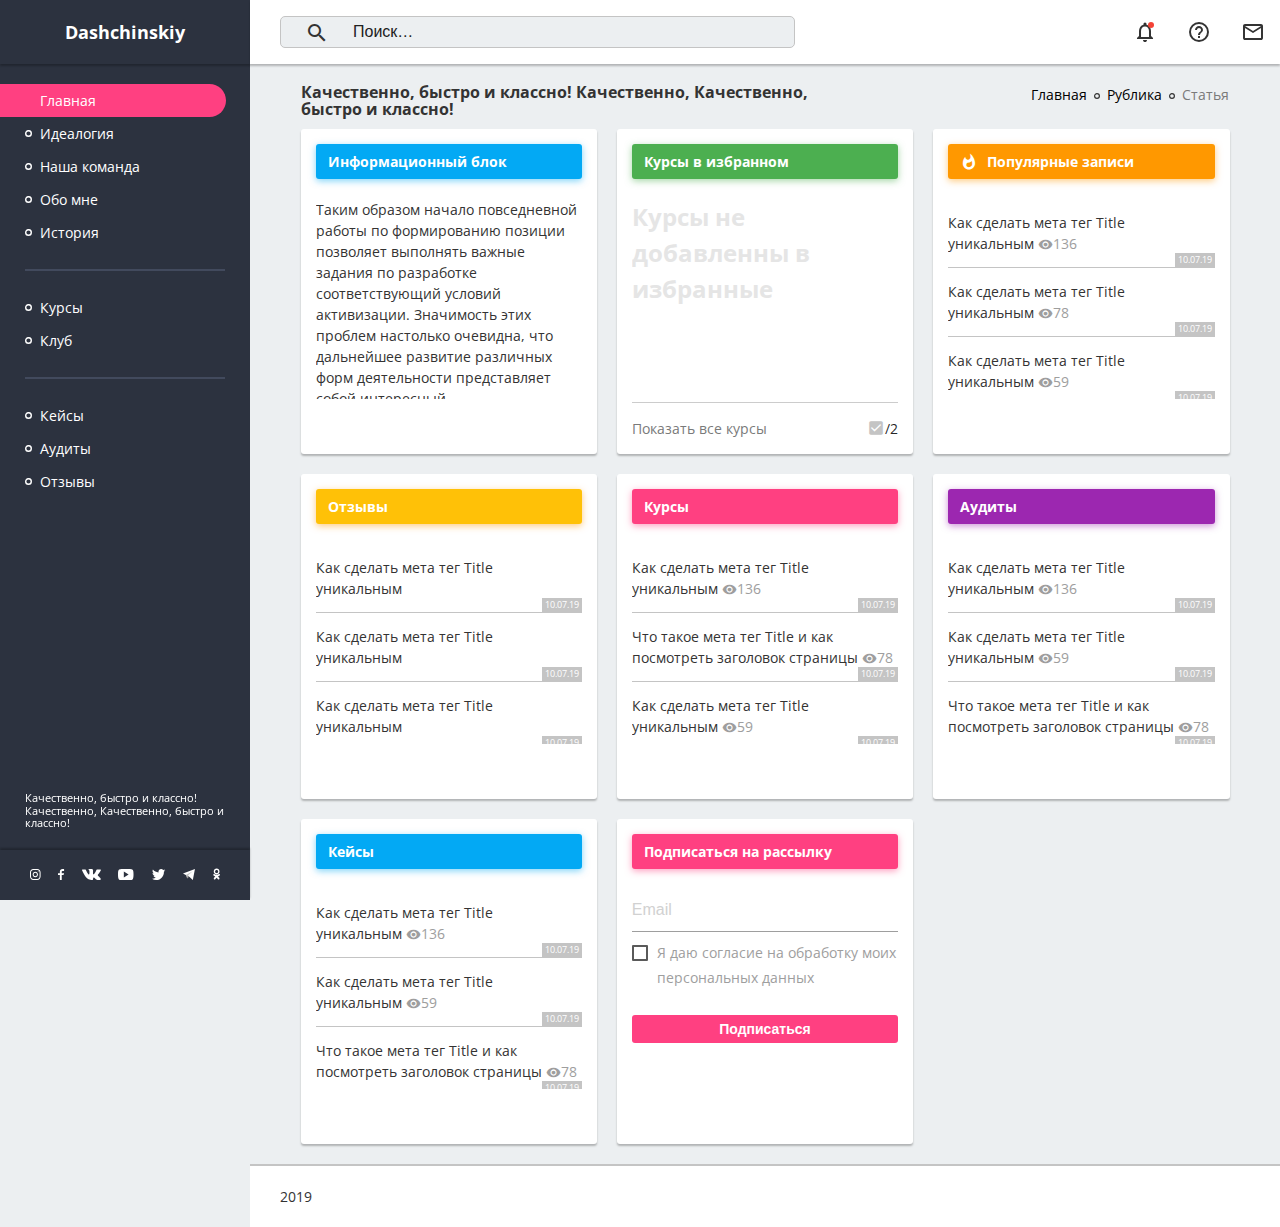
==== index.html @ 4f9e9726 "Перенос проекта на git🌐" ====
<!DOCTYPE html>
<html>

<head>
    <meta charset="UTF-8">
    <meta name="viewport" content="width=device-width, initial-scale=1">
    <title>Главная</title>
    <link rel="stylesheet" href="css/materialize.css">
    <link href="https://fonts.googleapis.com/icon?family=Material+Icons" rel="stylesheet">
    <link rel="stylesheet" href="css/style.css">
    <style type="text/css"></style>
</head>

<body>
    <div class="preloader">
        <div>Dashchinskiy</div>
    </div>
    
    <div id="headerJS"></div>
    
<!--    Header end-->
    
    <div id="main">
        <div class="row mb1">
            <div class="col m12 xl7 h1-main">
                <h1>Качественно, быстро и классно! Качественно, Качественно, быстро и классно!</h1>
            </div>
            <div class="col m12 xl5">
                <ul class="breadcrums">
                    <li><a href="">Главная</a></li>
                    <li><a href="">Рублика</a></li>
                    <li><span>Статья</span></li>
                </ul>
            </div>
        </div>
        <div class="row">
            <div class="col s12">
                <div class="grid">
                    <div class="grid-item bg p2">
                        <div class="title light-blue box-blue">Информационный блок</div>
                        <div class="body">
                            <div class="hide-text">
                                <p>Таким образом начало повседневной работы по формированию позиции позволяет выполнять важные задания по разработке соответствующий условий активизации.
                                    Значимость этих проблем настолько очевидна, что дальнейшее развитие различных форм деятельности представляет собой интересный</p>
                            </div>
                        </div>
                    </div>
                    <div class="grid-item bg p2">
                        <div class="title green box-green">Курсы в избранном</div>
                        <div class="body">
                            <ul class="think coursesBlock">

                            </ul>
                        </div>
                        <div class="footer">
                            <a href="#!">Показать все курсы</a>
                            <span class="right"><i class="material-icons">check_box</i> <span class="number"><span class="read"></span>/<span class="quantity">2</span></span></span>
                        </div>
                    </div>
                    <div class="grid-item bg p2">
                        <div class="title orange box-orange"><i class="material-icons">whatshot</i> Популярные записи</div>
                        <div class="body">
                            <div class="records">
                                <ul>
                                    <li>
                                        <a href="#">Как сделать мета тег Title уникальным</a>
                                        <span class="grey-text view"><i class="material-icons grey-text">visibility</i><span>136</span></span>
                                        <span class="date">10.07.19</span>
                                    </li>
                                    <li>
                                        <a href="#">Как сделать мета тег Title уникальным</a>
                                        <span class="grey-text view"><i class="material-icons grey-text">visibility</i><span>78</span></span>
                                        <span class="date">10.07.19</span>
                                    </li>
                                    <li>
                                        <a href="#">Как сделать мета тег Title уникальным</a>
                                        <span class="grey-text view"><i class="material-icons grey-text">visibility</i><span>59</span></span>
                                        <span class="date">10.07.19</span>
                                    </li>
                                    <li>
                                        <a href="#">Как сделать мета тег Title уникальным</a>
                                        <span class="grey-text view"><i class="material-icons grey-text">visibility</i><span>57</span></span>
                                        <span class="date">10.07.19</span>
                                    </li>
                                </ul>
                            </div>
                        </div>
                    </div>
                    <div class="grid-item bg p2">
                        <div class="title amber box-yellow">Отзывы</div>
                        <div class="body">
                            <div class="records">
                                <ul>
                                    <li>
                                        <a href="#">Как сделать мета тег Title уникальным</a>
                                        <span class="date">10.07.19</span>
                                    </li>
                                    <li>
                                        <a href="#">Как сделать мета тег Title уникальным</a>
                                        <span class="date">10.07.19</span>
                                    </li>
                                    <li>
                                        <a href="#">Как сделать мета тег Title уникальным</a>
                                        <span class="date">10.07.19</span>
                                    </li>
                                    <li>
                                        <a href="#">Как сделать мета тег Title уникальным</a>
                                        <span class="date">10.07.19</span>
                                    </li>
                                </ul>
                            </div>
                        </div>
                    </div>
                    <div class="grid-item bg p2">
                        <div class="title pink accent-2 box-pink">Курсы</div>
                        <div class="body">
                            <div class="records">
                                <ul>
                                    <li>
                                        <a href="#">Как сделать мета тег Title уникальным</a>
                                        <span class="grey-text view"><i class="material-icons grey-text">visibility</i><span>136</span></span>
                                        <span class="date">10.07.19</span>
                                    </li>
                                    <li>
                                        <a href="#">Что такое мета тег Title и как посмотреть заголовок страницы</a>
                                        <span class="grey-text view"><i class="material-icons grey-text">visibility</i><span>78</span></span>
                                        <span class="date">10.07.19</span>
                                    </li>
                                    <li>
                                        <a href="#">Как сделать мета тег Title уникальным</a>
                                        <span class="grey-text view"><i class="material-icons grey-text">visibility</i><span>59</span></span>
                                        <span class="date">10.07.19</span>
                                    </li>
                                    <li>
                                        <a href="#">Как сделать мета тег Title уникальным</a>
                                        <span class="grey-text view"><i class="material-icons grey-text">visibility</i><span>57</span></span>
                                        <span class="date">10.07.19</span>
                                    </li>
                                </ul>
                            </div>
                        </div>
                    </div>
                    <div class="grid-item bg p2">
                        <div class="title purple box-purple">Аудиты</div>
                        <div class="body">
                            <div class="records">
                                <ul>
                                    <li>
                                        <a href="#">Как сделать мета тег Title уникальным</a>
                                        <span class="grey-text view"><i class="material-icons grey-text">visibility</i><span>136</span></span>
                                        <span class="date">10.07.19</span>
                                    </li>
                                    <li>
                                        <a href="#">Как сделать мета тег Title уникальным</a>
                                        <span class="grey-text view"><i class="material-icons grey-text">visibility</i><span>59</span></span>
                                        <span class="date">10.07.19</span>
                                    </li>
                                    <li>
                                        <a href="#">Что такое мета тег Title и как посмотреть заголовок страницы</a>
                                        <span class="grey-text view"><i class="material-icons grey-text">visibility</i><span>78</span></span>
                                        <span class="date">10.07.19</span>
                                    </li>
                                    <li>
                                        <a href="#">Как сделать мета тег Title уникальным</a>
                                        <span class="grey-text view"><i class="material-icons grey-text">visibility</i><span>57</span></span>
                                        <span class="date">10.07.19</span>
                                    </li>
                                </ul>
                            </div>
                        </div>
                    </div>
                    <div class="grid-item bg p2">
                        <div class="title light-blue box-blue">Кейсы</div>
                        <div class="body">
                            <div class="records">
                                <ul>
                                    <li>
                                        <a href="#">Как сделать мета тег Title уникальным</a>
                                        <span class="grey-text view"><i class="material-icons grey-text">visibility</i><span>136</span></span>
                                        <span class="date">10.07.19</span>
                                    </li>
                                    <li>
                                        <a href="#">Как сделать мета тег Title уникальным</a>
                                        <span class="grey-text view"><i class="material-icons grey-text">visibility</i><span>59</span></span>
                                        <span class="date">10.07.19</span>
                                    </li>
                                    <li>
                                        <a href="#">Что такое мета тег Title и как посмотреть заголовок страницы</a>
                                        <span class="grey-text view"><i class="material-icons grey-text">visibility</i><span>78</span></span>
                                        <span class="date">10.07.19</span>
                                    </li>
                                    <li>
                                        <a href="#">Как сделать мета тег Title уникальным</a>
                                        <span class="grey-text view"><i class="material-icons grey-text">visibility</i><span>57</span></span>
                                        <span class="date">10.07.19</span>
                                    </li>
                                </ul>
                            </div>
                        </div>
                    </div>
                    <div class="grid-item bg p2">
                        <div class="title pink accent-2 box-pink">Подписаться на рассылку</div>
                        <div class="subscribeBlock">
                            <form role="search" method="get" action="">
                                <span><input id="subscribe" type="email" placeholder="Email" class="validate"></span>
                                <label><input class="checkСonsent" type="checkbox" /><span class="textСonsent">Я даю согласие на обработку моих персональных данных</span></label>
                                <button class="pink accent-2 subscribe" disabled type="submit">Подписаться</button>
                            </form>
                        </div>
                    </div>
                </div>
            </div>
        </div>
    </div>
<!--    Footer Start-->
   <div id="footerJS"></div>
    <script src="https://cdnjs.cloudflare.com/ajax/libs/jquery/1.12.4/jquery.min.js"></script>
    <script src="js/bin/materialize.min.js"></script>
    <script src="js/scriptcouses.js"></script>
    <script src="js/script.js"></script>
</body>

</html>
---- css/style.css ----
@import url("https://fonts.googleapis.com/css?family=Open+Sans:400,700&display=swap");
/* line 3, ../scss/_design.scss */
:root {
  --bg: #ECEFF1;
  --parentC: #FF4081;
  --navBg: #2C323F;
  --navC: white;
  --siteNavW: 250px;
  --fc: #333333;
  --header-w: 64px;
  --g-box-s: 0px 2px 2px rgba(0, 0, 0, 0.25);
  --cc: #212121;
  --red: #F44336;
}

/* line 18, ../scss/_design.scss */
::-webkit-scrollbar {
  width: 7px;
}

/* line 22, ../scss/_design.scss */
::-webkit-scrollbar-thumb {
  background: rgba(122, 122, 122, 0.5);
  border-radius: 39px;
}

/* line 27, ../scss/_design.scss */
::-webkit-scrollbar-thumb:hover {
  background: rgba(122, 122, 122, 0.8);
}

/* line 31, ../scss/_design.scss */
::-webkit-scrollbar-thumb:active {
  background: rgba(122, 122, 122, 0.9);
}

/* line 35, ../scss/_design.scss */
body {
  margin: 0;
  padding: 0;
  background: var(--bg);
  font-family: Open Sans, sans-serif;
}

/* line 42, ../scss/_design.scss */
b,
strong,
i,
p,
h1,
h2,
h3,
h4,
h5,
h6 {
  margin: 0;
  color: var(--fc);
}

/* line 56, ../scss/_design.scss */
header {
  position: fixed;
  top: 0;
  right: 0;
  width: calc(100% - var(--siteNavW));
  height: var(--header-w);
  -webkit-box-shadow: var(--g-box-s);
          box-shadow: var(--g-box-s);
  background: #fff;
  display: -webkit-box;
  display: -ms-flexbox;
  display: flex;
  -webkit-box-align: center;
      -ms-flex-align: center;
          align-items: center;
  -webkit-box-pack: justify;
      -ms-flex-pack: justify;
          justify-content: space-between;
  z-index: 99;
}

/* line 70, ../scss/_design.scss */
aside.sidenav-main {
  position: fixed;
  top: 0;
  left: 0;
  bottom: 0;
  background: var(--navBg);
  width: var(--siteNavW);
  color: var(--navC);
}
/* line 79, ../scss/_design.scss */
aside.sidenav-main .logo {
  height: var(--header-w);
  width: 100%;
  display: -webkit-box;
  display: -ms-flexbox;
  display: flex;
  -webkit-box-pack: center;
      -ms-flex-pack: center;
          justify-content: center;
  -webkit-box-align: center;
      -ms-flex-align: center;
          align-items: center;
  -webkit-box-shadow: var(--g-box-s);
          box-shadow: var(--g-box-s);
}
/* line 87, ../scss/_design.scss */
aside.sidenav-main .logo span,
aside.sidenav-main .logo a {
  font-size: 18px;
  font-weight: bold;
  color: var(--navC);
}
/* line 95, ../scss/_design.scss */
aside.sidenav-main .hr {
  height: 2px;
  background: #424A5D;
  margin: 0 calc(16% - 15px);
}
/* line 101, ../scss/_design.scss */
aside.sidenav-main .botton {
  position: absolute;
  bottom: 0;
}
/* line 106, ../scss/_design.scss */
aside.sidenav-main small {
  line-height: 120%;
  display: block;
  padding: 20px calc(16% - 15px);
}

/* line 113, ../scss/_design.scss */
.nav {
  max-height: calc(100% - 186px);
  display: block;
  overflow: auto;
}

/* line 119, ../scss/_design.scss */
div#main {
  width: calc(100% - 80px - var(--siteNavW));
  margin-top: calc(var(--header-w) + 20px);
  margin-left: calc(var(--siteNavW) + 40px);
  min-height: calc(100vh - 168px);
}

/* line 126, ../scss/_design.scss */
.bg {
  background: #fff;
  border-radius: 3px;
  -webkit-box-shadow: 0px 2px 2px rgba(0, 0, 0, 0.25);
          box-shadow: 0px 2px 2px rgba(0, 0, 0, 0.25);
}
/* line 131, ../scss/_design.scss */
.bg.p2 {
  padding: 15px;
}
/* line 135, ../scss/_design.scss */
.bg.p3 {
  padding: 30px;
}

/* line 140, ../scss/_design.scss */
.socials {
  background: var(--navBg);
  height: 50px;
  width: 100%;
  display: -webkit-box;
  display: -ms-flexbox;
  display: flex;
  padding: 14px 30px;
  -webkit-box-shadow: 0px -2px 2px 0px rgba(0, 0, 0, 0.25);
          box-shadow: 0px -2px 2px 0px rgba(0, 0, 0, 0.25);
  -webkit-box-pack: justify;
      -ms-flex-pack: justify;
          justify-content: space-between;
  z-index: 99;
}
/* line 150, ../scss/_design.scss */
.socials img {
  height: 12px;
}

/* line 155, ../scss/_design.scss */
.ul-nav {
  margin: 20px 0;
}

/* line 159, ../scss/_design.scss */
.ul-nav li {
  display: block;
  border-radius: 0 20px 20px 0;
  margin-right: 24px;
  padding: 6px 0 6px 16%;
  font-size: 14px;
  -webkit-transition: .6s background;
  transition: .6s background;
  background: #e91e6300;
}
/* line 168, ../scss/_design.scss */
.ul-nav li a:before {
  content: '';
  width: 7px;
  left: -15px;
  top: calc(50% - 4px);
  height: 8px;
  position: absolute;
  background: url(../icon/Ellipse.svg) no-repeat center left/cover;
  -webkit-transition: .3s;
  transition: .3s;
}
/* line 179, ../scss/_design.scss */
.ul-nav li:hover, .ul-nav li.active {
  background: #FF4081;
}
/* line 183, ../scss/_design.scss */
.ul-nav li:hover a:before, .ul-nav li.active a:before {
  opacity: 0;
}
/* line 188, ../scss/_design.scss */
.ul-nav li a {
  width: 100%;
  display: inline-block;
  position: relative;
  color: #fff;
}

/* line 196, ../scss/_design.scss */
.search {
  display: -webkit-box;
  display: -ms-flexbox;
  display: flex;
  -webkit-box-align: center;
      -ms-flex-align: center;
          align-items: center;
  height: 100%;
  width: 50%;
  margin-left: 30px;
  font-size: 16px;
}

/* line 205, ../scss/_design.scss */
.search form.search-form input {
  height: 100%;
  border: none;
}
/* line 209, ../scss/_design.scss */
.search form.search-form input::-webkit-input-placeholder {
  color: var(--cc);
}
.search form.search-form input:-ms-input-placeholder {
  color: var(--cc);
}
.search form.search-form input::-ms-input-placeholder {
  color: var(--cc);
}
.search form.search-form input::placeholder {
  color: var(--cc);
}
/* line 213, ../scss/_design.scss */
.search form.search-form input:focus {
  border: none !important;
  -webkit-box-shadow: none !important;
          box-shadow: none !important;
}

/* line 219, ../scss/_design.scss */
.search form.search-form .search-submit {
  background: none;
  border: none;
  padding: 4px 24px;
}

/* line 225, ../scss/_design.scss */
.search form.search-form {
  width: 100%;
  height: 32px;
  background: #ECEFF1;
  border: 1px solid #C4C4C4;
  display: -webkit-box;
  display: -ms-flexbox;
  display: flex;
  -webkit-box-sizing: border-box;
          box-sizing: border-box;
  border-radius: 5px;
}

/* line 235, ../scss/_design.scss */
.header-icon {
  height: 100%;
}
/* line 238, ../scss/_design.scss */
.header-icon i {
  position: relative;
}

/* line 243, ../scss/_design.scss */
.header-icon a, .header-icon > span {
  display: -webkit-box;
  display: -ms-flexbox;
  display: flex;
  height: 100%;
  padding: 15px;
  float: left;
  color: var(--cc);
  -webkit-box-align: center;
      -ms-flex-align: center;
          align-items: center;
  position: relative;
  -webkit-transition: .3s;
  transition: .3s;
}
/* line 253, ../scss/_design.scss */
.header-icon a:hover, .header-icon > span:hover {
  background: #ECEFF1;
  -webkit-box-shadow: inset 0px 0px 2px rgba(0, 0, 0, 0.25);
          box-shadow: inset 0px 0px 2px rgba(0, 0, 0, 0.25);
}

/* line 259, ../scss/_design.scss */
.header-icon .circle {
  position: absolute;
  width: 6px;
  height: 6px;
  background: var(--red);
  top: 2px;
  right: 3px;
}

/* line 268, ../scss/_design.scss */
.preloader {
  position: fixed;
  z-index: 9999;
  top: 0;
  left: 0;
  bottom: 0;
  background: #2c323f;
  right: 0;
  -webkit-transition: 1s;
  transition: 1s;
  overflow: hidden;
}

/* line 281, ../scss/_design.scss */
.preloader div {
  position: absolute;
  left: calc(50% - 72px);
  top: calc(50% - 32px);
  font-size: 32px;
  color: #ffffff;
  z-index: 99999;
  font-weight: bold;
}

/* line 291, ../scss/_design.scss */
.preloader div:before {
  content: "";
  position: absolute;
  background: #2c323f;
  left: 0;
  bottom: 0;
  top: 100%;
  overflow: hidden;
  -webkit-transition: 1s;
  transition: 1s;
  z-index: 99;
  right: 0;
  -webkit-animation: 1.2s preloader;
          animation: 1.2s preloader;
}

@-webkit-keyframes preloader {
  0% {
    top: 0%;
  }
  100% {
    top: 100%;
  }
}

@keyframes preloader {
  0% {
    top: 0%;
  }
  100% {
    top: 100%;
  }
}
/* line 315, ../scss/_design.scss */
#send b {
  font-size: 21px;
}
/* line 318, ../scss/_design.scss */
#send b i {
  vertical-align: middle;
  margin-right: 5px;
}

/* line 324, ../scss/_design.scss */
div#send {
  width: 390px;
  border-radius: 5px;
}

/* line 329, ../scss/_design.scss */
#send button {
  width: 100%;
}

/* line 333, ../scss/_design.scss */
.nav::-webkit-scrollbar {
  width: 0;
}

/* line 337, ../scss/_design.scss */
.nav:hover::-webkit-scrollbar {
  width: 7px;
}

/* line 341, ../scss/_design.scss */
ul.breadcrums li {
  float: left;
}
/* line 344, ../scss/_design.scss */
ul.breadcrums li a {
  margin-right: 20px;
  position: relative;
  color: #000;
}
/* line 349, ../scss/_design.scss */
ul.breadcrums li a:after {
  content: '';
  width: 6px;
  right: -13px;
  top: calc(50% - 2px);
  height: 7px;
  position: absolute;
  background: url(../icon/breadcrums.svg) no-repeat center left/cover;
  -webkit-transition: .3s;
  transition: .3s;
}
/* line 361, ../scss/_design.scss */
ul.breadcrums li span {
  color: #7A7A7A;
}

/* line 366, ../scss/_design.scss */
ul.breadcrums {
  float: right;
  text-overflow: ellipsis;
  white-space: nowrap;
  overflow: hidden;
  margin: 0;
}

/* line 374, ../scss/_design.scss */
.h1-main {
  display: -webkit-box;
  display: -ms-flexbox;
  display: flex;
  -webkit-box-align: center;
      -ms-flex-align: center;
          align-items: center;
}

/* line 379, ../scss/_design.scss */
.otstup {
  padding: 10px !important;
}

/* line 383, ../scss/_design.scss */
.m-0 {
  margin: 0;
}

/* line 387, ../scss/_design.scss */
.mb1 {
  margin-bottom: 10px;
}

/* line 392, ../scss/_design.scss */
.bg .title {
  font-weight: bold;
  font-size: 14px;
  line-height: 25px;
  color: #FFFFFF;
  border-radius: 3px;
  padding: 5px 12px;
  margin-bottom: 20px;
}
/* line 401, ../scss/_design.scss */
.bg .title i {
  font-size: 18px;
  vertical-align: text-bottom;
  margin-right: 5px;
  color: #fff;
}
/* line 409, ../scss/_design.scss */
.bg .footer {
  position: absolute;
  border-top: 1px solid #ccc;
  padding-top: 15px;
  padding-bottom: 15px;
  bottom: 0;
  left: 0;
  margin: 0 15px;
  right: 0;
}

/* line 420, ../scss/_design.scss */
.footer .right {
  display: -webkit-inline-box;
  display: -ms-inline-flexbox;
  display: inline-flex;
  -webkit-box-align: center;
      -ms-flex-align: center;
          align-items: center;
}

/* line 424, ../scss/_design.scss */
.footer .material-icons {
  color: #C4C4C4;
  font-size: 18px;
}

/* line 428, ../scss/_design.scss */
.footer a {
  color: #7A7A7A;
}

/* line 431, ../scss/_design.scss */
.d-none {
  display: none;
}

/* line 434, ../scss/_design.scss */
.box-blue {
  -webkit-box-shadow: 0px 2px 7px rgba(3, 169, 244, 0.5);
          box-shadow: 0px 2px 7px rgba(3, 169, 244, 0.5);
}

/* line 438, ../scss/_design.scss */
.box-pink {
  -webkit-box-shadow: 0px 2px 7px rgba(255, 64, 129, 0.5);
          box-shadow: 0px 2px 7px rgba(255, 64, 129, 0.5);
}

/* line 441, ../scss/_design.scss */
.box-red {
  -webkit-box-shadow: 0px 2px 7px rgba(244, 67, 54, 0.5);
          box-shadow: 0px 2px 7px rgba(244, 67, 54, 0.5);
}

/* line 444, ../scss/_design.scss */
.box-yellow {
  -webkit-box-shadow: 0px 2px 7px rgba(255, 152, 0, 0.5);
          box-shadow: 0px 2px 7px rgba(255, 152, 0, 0.5);
}

/* line 448, ../scss/_design.scss */
.box-orange {
  -webkit-box-shadow: 0px 2px 7px rgba(255, 152, 0, 0.5);
          box-shadow: 0px 2px 7px rgba(255, 152, 0, 0.5);
}

/* line 452, ../scss/_design.scss */
.box-purple {
  -webkit-box-shadow: 0px 2px 7px rgba(156, 39, 176, 0.5);
          box-shadow: 0px 2px 7px rgba(156, 39, 176, 0.5);
}

/* line 456, ../scss/_design.scss */
.box-green {
  -webkit-box-shadow: 0px 2px 7px rgba(76, 175, 80, 0.5);
          box-shadow: 0px 2px 7px rgba(76, 175, 80, 0.5);
}

/* line 460, ../scss/_design.scss */
.grid {
  display: grid;
  grid-auto-flow: row dense;
  grid-template-columns: 1fr 1fr 1fr 1fr;
  grid-gap: 20px;
}

/* line 466, ../scss/_design.scss */
.grid_post {
  display: grid;
  grid-template-columns: calc(50% - 10px) calc(50% - 10px);
  grid-gap: 20px;
}

/* line 471, ../scss/_design.scss */
.grid-post-child {
  padding: 29px 25px 25px;
  display: grid;
  grid-template-columns: 165px calc(100% - 185px);
  grid-column-gap: 20px;
}
/* line 476, ../scss/_design.scss */
.grid-post-child img {
  width: 165px;
  height: 100%;
}

/* line 481, ../scss/_design.scss */
.hide-text {
  height: 100%;
  overflow-y: auto;
}

/* line 485, ../scss/_design.scss */
.grid-item {
  position: relative;
}

/* line 488, ../scss/_design.scss */
.body {
  position: relative;
  margin-bottom: 40px;
  height: 200px;
  overflow-y: auto;
}
/* line 493, ../scss/_design.scss */
.body ul {
  margin: 0;
}
/* line 495, ../scss/_design.scss */
.body ul li.flex {
  display: -webkit-box;
  display: -ms-flexbox;
  display: flex;
  -webkit-box-align: start;
      -ms-flex-align: start;
          align-items: flex-start;
  -webkit-box-pack: justify;
      -ms-flex-pack: justify;
          justify-content: space-between;
  margin-bottom: 5px;
}
/* line 501, ../scss/_design.scss */
.body ul label {
  color: #2C323F;
  width: calc(100% - 30px);
}
/* line 506, ../scss/_design.scss */
.body .linkCourses {
  position: absolute;
  right: 0;
}

/* line 513, ../scss/_design.scss */
.body.hide-p:before {
  content: "";
  position: absolute;
  background: -webkit-gradient(linear, left top, left bottom, from(rgba(255, 255, 255, 0)), color-stop(48.96%, rgba(255, 255, 255, 0.72)), to(#FFFFFF));
  background: linear-gradient(180deg, rgba(255, 255, 255, 0) 0%, rgba(255, 255, 255, 0.72) 48.96%, #FFFFFF 100%);
  left: 0;
  right: 0;
  bottom: 0;
  height: 58px;
}

/* line 522, ../scss/_design.scss */
.think i.material-icons {
  color: #5a5a5a;
  font-size: 22px;
  margin-top: 1px;
  cursor: pointer;
}

/* line 528, ../scss/_design.scss */
.WinScrool {
  position: absolute;
  height: 3px;
  top: 0;
  left: 0;
  background: var(--parentC);
  z-index: 1;
}

/* line 536, ../scss/_design.scss */
body .mob {
  display: none;
}

/* line 540, ../scss/_design.scss */
.view {
  font-size: 14px;
}

/* line 544, ../scss/_design.scss */
.view i {
  font-size: 15px;
  vertical-align: sub;
}

/* line 548, ../scss/_design.scss */
.records li {
  padding: 13px 0;
  border-bottom: 1px solid #C4C4C4;
  position: relative;
}
/* line 552, ../scss/_design.scss */
.records li .date {
  position: absolute;
  right: 0;
  bottom: 0;
  padding: 0 3px;
  font-size: 9px;
  color: #fff;
  background: #C4C4C4;
}

/* line 562, ../scss/_design.scss */
.subscribe {
  border: none;
  border-radius: 3px;
  width: 100%;
  padding: 6px;
  font-weight: bold;
  color: #fff;
  margin: 27px 0 10px;
}

/* line 571, ../scss/_design.scss */
footer.col {
  padding: 20px 30px;
  background: #fff;
  width: calc(100% - 250px);
  border-top: 2px solid #c4c4c4;
  margin-left: auto;
}

/* line 578, ../scss/_design.scss */
.notifications, .info {
  position: fixed;
  width: 360px;
  top: 64px;
  -webkit-box-shadow: 0 0 10px #0000001a;
          box-shadow: 0 0 10px #0000001a;
  right: 107px;
  z-index: 99;
  border-radius: 3px;
  overflow: auto;
  max-height: 253px;
  background: #fff;
}

/* line 590, ../scss/_design.scss */
.notifications {
  right: 107px;
}

/* line 593, ../scss/_design.scss */
.info {
  right: 54px;
  padding: 20px;
}

/* line 597, ../scss/_design.scss */
.notificationsNull {
  padding: 20px;
}

/* line 600, ../scss/_design.scss */
.notifications ul {
  margin: 0;
}

/* line 604, ../scss/_design.scss */
.notifications .material-icons {
  font-size: 16px;
}

/* line 608, ../scss/_design.scss */
.notifications .collection .collection-item.avatar .title {
  font-size: 16px;
}

/* line 612, ../scss/_design.scss */
.notifications .collection .collection-item.avatar p {
  font-size: 12px;
}

/* line 616, ../scss/_design.scss */
.notifications .collection .collection-item.avatar:not(.circle-clipper) > .circle, .collection .collection-item.avatar :not(.circle-clipper) > .circle {
  width: 32px;
  height: 32px;
}

/* line 621, ../scss/_design.scss */
.notifications .collection .collection-item.avatar i.circle {
  font-size: 16px;
  line-height: 33px;
}

/* line 626, ../scss/_design.scss */
.notifications .collection .collection-item.avatar {
  padding-left: 60px;
  min-height: 68px;
}

/* line 630, ../scss/_design.scss */
.bg_black {
  background: rgba(0, 0, 0, 0.5);
  position: fixed;
  top: 0;
  left: 0;
  right: 0;
  bottom: 0;
  z-index: 100;
  -webkit-transform: translateX(0);
          transform: translateX(0);
  -webkit-transition: 1.2s;
  transition: 1.2s;
}
/* line 640, ../scss/_design.scss */
.bg_black.none {
  display: block;
  -webkit-transform: translateX(-100vw);
          transform: translateX(-100vw);
}

/* line 646, ../scss/_design.scss */
.none {
  display: none;
}

/* line 649, ../scss/_design.scss */
.text-main {
  padding: 16px 25px;
  margin-bottom: 20px;
}

/* line 654, ../scss/_design.scss */
.post-content .name {
  font-weight: bold;
  font-size: 14px;
  line-height: 19px;
  color: #000000;
}
/* line 660, ../scss/_design.scss */
.post-content .meta-post {
  font-weight: bold;
  font-size: 11px;
  line-height: 15px;
  color: #7A7A7A;
}

/* line 667, ../scss/_design.scss */
.tag-post {
  overflow: hidden;
}

/* line 670, ../scss/_design.scss */
.tag-post .tag-items span {
  width: auto;
  padding: 0 5px 2px;
  border-radius: 3px;
  margin-right: 3px;
  background: var(--parentC);
  color: #fff;
}

/* line 678, ../scss/_design.scss */
.text-post-p {
  height: 93px;
  overflow: auto;
  margin: 6px 0 10px;
}

/* line 683, ../scss/_design.scss */
.modal.video-frame iframe {
  margin-bottom: -5px;
}

/* line 686, ../scss/_design.scss */
.modal.video-frame .modal-content {
  padding: 0;
}

/* line 689, ../scss/_design.scss */
.grid-post-child img.video {
  height: 100%;
  width: auto;
}

/* line 693, ../scss/_design.scss */
.video-m {
  overflow: hidden;
  height: 165px;
  width: 165px;
  position: relative;
  cursor: -webkit-zoom-in;
  cursor: zoom-in;
  -webkit-transition: opacity .4s;
  transition: opacity .4s;
}
/* line 700, ../scss/_design.scss */
.video-m:hover {
  opacity: .8;
}

/* line 704, ../scss/_design.scss */
.video-m:after {
  content: " ";
  background: url(file:///D:/work/dashchinskiy/new/icon/play.svg) no-repeat center/100%;
  position: absolute;
  width: 40px;
  height: 40px;
  top: calc(50% - 20px);
  left: calc(50% - 20px);
}

/* line 713, ../scss/_design.scss */
.swiper-wrapper {
  cursor: col-resize;
}

@media (max-width: 1380px) {
  /* line 2, ../scss/_media.scss */
  .grid {
    grid-template-columns: 1fr 1fr 1fr;
  }
}
@media (max-width: 1100px) {
  /* line 7, ../scss/_media.scss */
  .grid {
    grid-template-columns: 1fr 1fr;
  }
}
@media (max-width: 980px) {
  /* line 12, ../scss/_media.scss */
  .grid {
    grid-template-columns: 1fr 1fr;
  }

  /* line 16, ../scss/_media.scss */
  header {
    width: 100vw;
  }

  /* line 20, ../scss/_media.scss */
  aside.sidenav-main {
    -webkit-transform: translateX(calc((var(--siteNavW) + 5px)*-1));
            transform: translateX(calc((var(--siteNavW) + 5px)*-1));
    z-index: 999;
    -webkit-transition: 1s;
    transition: 1s;
  }
  /* line 24, ../scss/_media.scss */
  aside.sidenav-main.open {
    -webkit-transform: translateX(0);
            transform: translateX(0);
  }

  /* line 29, ../scss/_media.scss */
  div#main {
    width: 100%;
    margin-top: calc(var(--header-w) + 20px);
    margin-left: 0;
  }

  /* line 34, ../scss/_media.scss */
  .pc {
    display: none;
  }

  /* line 38, ../scss/_media.scss */
  body .mob {
    display: block;
  }

  /* line 42, ../scss/_media.scss */
  body .header-icon .mob {
    display: -webkit-box;
    display: -ms-flexbox;
    display: flex;
  }

  /* line 45, ../scss/_media.scss */
  .search {
    height: auto;
    width: auto;
    margin-left: 0;
    top: 64px;
    position: fixed;
    left: 0;
    right: 0;
  }

  /* line 55, ../scss/_media.scss */
  .search form.search-form {
    height: 50px;
    overflow: hidden;
    border-radius: 0;
  }

  /* line 60, ../scss/_media.scss */
  footer.col {
    position: inherit;
    width: 100%;
  }
}
@media (max-width: 720px) {
  /* line 67, ../scss/_media.scss */
  .grid {
    grid-template-columns: 1fr;
  }

  /* line 70, ../scss/_media.scss */
  div#send {
    width: 95%;
  }

  /* line 73, ../scss/_media.scss */
  .notifications, .info {
    width: 100%;
    right: auto;
  }
}
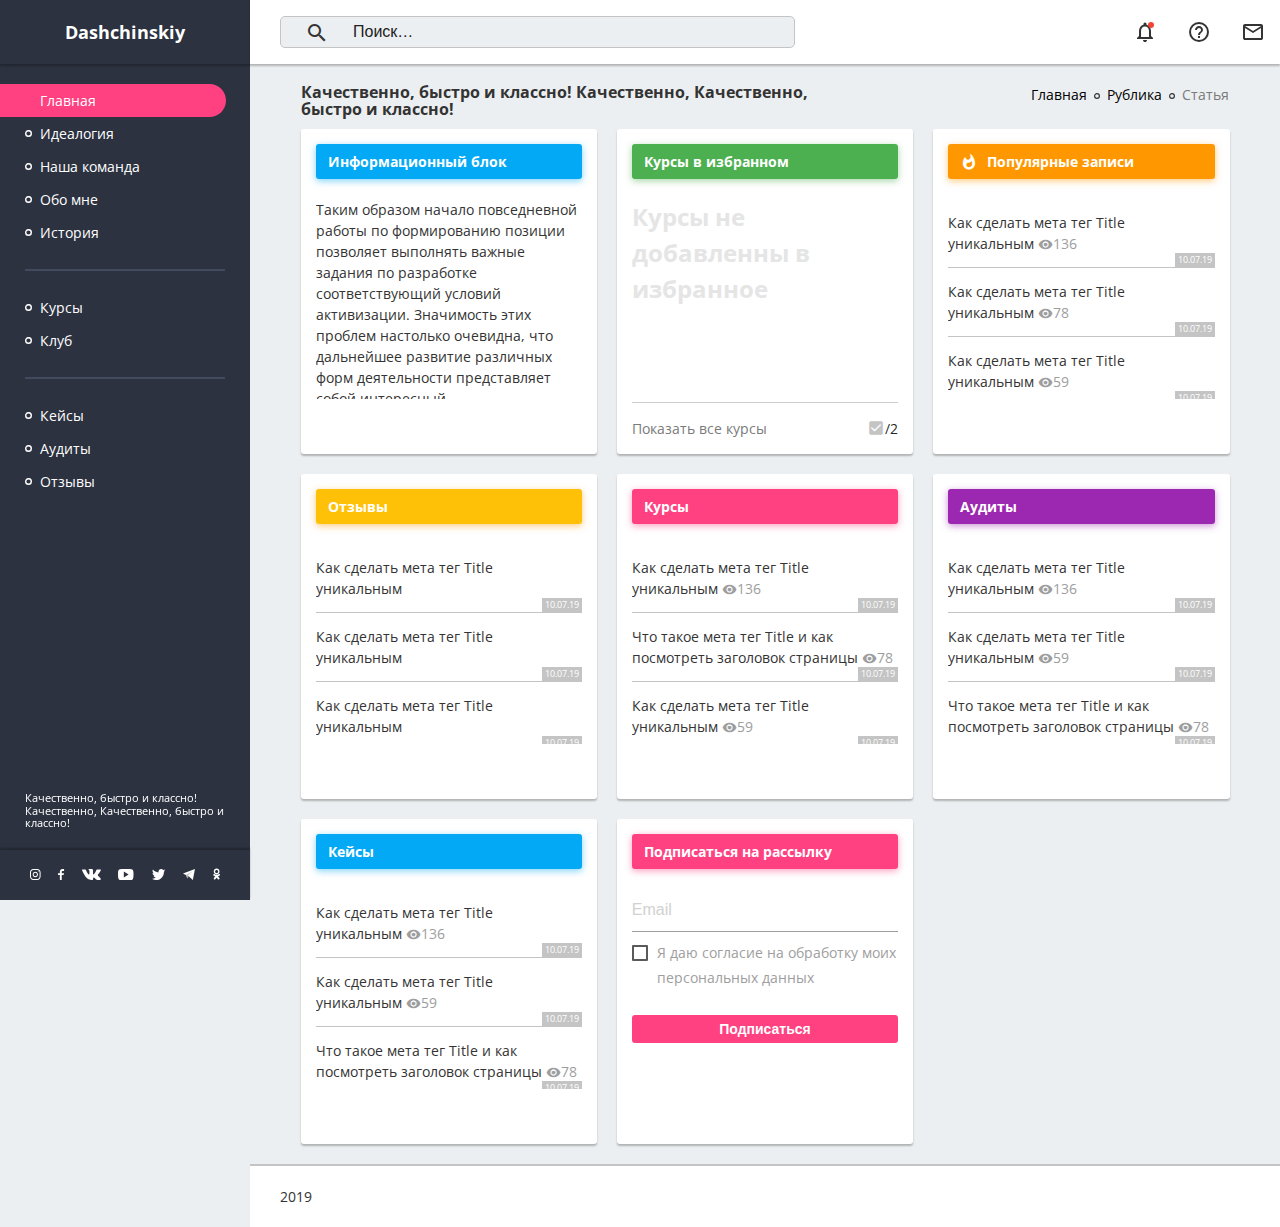
==== commit 089bfef2: "Страница отзывы🔨" ====
--- a/index.html
+++ b/index.html
@@ -217,6 +217,7 @@
     <script src="https://cdnjs.cloudflare.com/ajax/libs/jquery/1.12.4/jquery.min.js"></script>
     <script src="js/bin/materialize.min.js"></script>
     <script src="js/scriptcouses.js"></script>
+    <script src="js/swiper.js"></script>
     <script src="js/script.js"></script>
 </body>
 
--- a/css/style.css
+++ b/css/style.css
@@ -10,37 +10,31 @@
   --header-w: 64px;
   --g-box-s: 0px 2px 2px rgba(0, 0, 0, 0.25);
   --cc: #212121;
-  --red: #F44336;
-}
+  --red: #F44336; }
 
 /* line 18, ../scss/_design.scss */
 ::-webkit-scrollbar {
-  width: 7px;
-}
+  width: 7px; }
 
 /* line 22, ../scss/_design.scss */
 ::-webkit-scrollbar-thumb {
   background: rgba(122, 122, 122, 0.5);
-  border-radius: 39px;
-}
+  border-radius: 39px; }
 
 /* line 27, ../scss/_design.scss */
 ::-webkit-scrollbar-thumb:hover {
-  background: rgba(122, 122, 122, 0.8);
-}
+  background: rgba(122, 122, 122, 0.8); }
 
 /* line 31, ../scss/_design.scss */
 ::-webkit-scrollbar-thumb:active {
-  background: rgba(122, 122, 122, 0.9);
-}
+  background: rgba(122, 122, 122, 0.9); }
 
 /* line 35, ../scss/_design.scss */
 body {
   margin: 0;
   padding: 0;
   background: var(--bg);
-  font-family: Open Sans, sans-serif;
-}
+  font-family: Open Sans, sans-serif; }
 
 /* line 42, ../scss/_design.scss */
 b,
@@ -54,8 +48,7 @@
 h5,
 h6 {
   margin: 0;
-  color: var(--fc);
-}
+  color: var(--fc); }
 
 /* line 56, ../scss/_design.scss */
 header {
@@ -76,8 +69,7 @@
   -webkit-box-pack: justify;
       -ms-flex-pack: justify;
           justify-content: space-between;
-  z-index: 99;
-}
+  z-index: 99; }
 
 /* line 70, ../scss/_design.scss */
 aside.sidenav-main {
@@ -87,79 +79,68 @@
   bottom: 0;
   background: var(--navBg);
   width: var(--siteNavW);
-  color: var(--navC);
-}
-/* line 79, ../scss/_design.scss */
-aside.sidenav-main .logo {
-  height: var(--header-w);
-  width: 100%;
-  display: -webkit-box;
-  display: -ms-flexbox;
-  display: flex;
-  -webkit-box-pack: center;
-      -ms-flex-pack: center;
-          justify-content: center;
-  -webkit-box-align: center;
-      -ms-flex-align: center;
-          align-items: center;
-  -webkit-box-shadow: var(--g-box-s);
-          box-shadow: var(--g-box-s);
-}
-/* line 87, ../scss/_design.scss */
-aside.sidenav-main .logo span,
-aside.sidenav-main .logo a {
-  font-size: 18px;
-  font-weight: bold;
-  color: var(--navC);
-}
-/* line 95, ../scss/_design.scss */
-aside.sidenav-main .hr {
-  height: 2px;
-  background: #424A5D;
-  margin: 0 calc(16% - 15px);
-}
-/* line 101, ../scss/_design.scss */
-aside.sidenav-main .botton {
-  position: absolute;
-  bottom: 0;
-}
-/* line 106, ../scss/_design.scss */
-aside.sidenav-main small {
-  line-height: 120%;
-  display: block;
-  padding: 20px calc(16% - 15px);
-}
+  color: var(--navC); }
+  /* line 79, ../scss/_design.scss */
+  aside.sidenav-main .logo {
+    height: var(--header-w);
+    width: 100%;
+    display: -webkit-box;
+    display: -ms-flexbox;
+    display: flex;
+    -webkit-box-pack: center;
+        -ms-flex-pack: center;
+            justify-content: center;
+    -webkit-box-align: center;
+        -ms-flex-align: center;
+            align-items: center;
+    -webkit-box-shadow: var(--g-box-s);
+            box-shadow: var(--g-box-s); }
+    /* line 87, ../scss/_design.scss */
+    aside.sidenav-main .logo span,
+    aside.sidenav-main .logo a {
+      font-size: 18px;
+      font-weight: bold;
+      color: var(--navC); }
+  /* line 95, ../scss/_design.scss */
+  aside.sidenav-main .hr {
+    height: 2px;
+    background: #424A5D;
+    margin: 0 calc(16% - 15px); }
+  /* line 101, ../scss/_design.scss */
+  aside.sidenav-main .botton {
+    position: absolute;
+    bottom: 0; }
+  /* line 106, ../scss/_design.scss */
+  aside.sidenav-main small {
+    line-height: 120%;
+    display: block;
+    padding: 20px calc(16% - 15px); }
 
 /* line 113, ../scss/_design.scss */
 .nav {
   max-height: calc(100% - 186px);
   display: block;
-  overflow: auto;
-}
+  overflow: auto; }
 
 /* line 119, ../scss/_design.scss */
 div#main {
   width: calc(100% - 80px - var(--siteNavW));
   margin-top: calc(var(--header-w) + 20px);
   margin-left: calc(var(--siteNavW) + 40px);
-  min-height: calc(100vh - 168px);
-}
+  min-height: calc(100vh - 168px); }
 
 /* line 126, ../scss/_design.scss */
 .bg {
   background: #fff;
   border-radius: 3px;
   -webkit-box-shadow: 0px 2px 2px rgba(0, 0, 0, 0.25);
-          box-shadow: 0px 2px 2px rgba(0, 0, 0, 0.25);
-}
-/* line 131, ../scss/_design.scss */
-.bg.p2 {
-  padding: 15px;
-}
-/* line 135, ../scss/_design.scss */
-.bg.p3 {
-  padding: 30px;
-}
+          box-shadow: 0px 2px 2px rgba(0, 0, 0, 0.25); }
+  /* line 131, ../scss/_design.scss */
+  .bg.p2 {
+    padding: 15px; }
+  /* line 135, ../scss/_design.scss */
+  .bg.p3 {
+    padding: 30px; }
 
 /* line 140, ../scss/_design.scss */
 .socials {
@@ -175,17 +156,14 @@
   -webkit-box-pack: justify;
       -ms-flex-pack: justify;
           justify-content: space-between;
-  z-index: 99;
-}
-/* line 150, ../scss/_design.scss */
-.socials img {
-  height: 12px;
-}
+  z-index: 99; }
+  /* line 150, ../scss/_design.scss */
+  .socials img {
+    height: 12px; }
 
 /* line 155, ../scss/_design.scss */
 .ul-nav {
-  margin: 20px 0;
-}
+  margin: 20px 0; }
 
 /* line 159, ../scss/_design.scss */
 .ul-nav li {
@@ -196,35 +174,30 @@
   font-size: 14px;
   -webkit-transition: .6s background;
   transition: .6s background;
-  background: #e91e6300;
-}
-/* line 168, ../scss/_design.scss */
-.ul-nav li a:before {
-  content: '';
-  width: 7px;
-  left: -15px;
-  top: calc(50% - 4px);
-  height: 8px;
-  position: absolute;
-  background: url(../icon/Ellipse.svg) no-repeat center left/cover;
-  -webkit-transition: .3s;
-  transition: .3s;
-}
-/* line 179, ../scss/_design.scss */
-.ul-nav li:hover, .ul-nav li.active {
-  background: #FF4081;
-}
-/* line 183, ../scss/_design.scss */
-.ul-nav li:hover a:before, .ul-nav li.active a:before {
-  opacity: 0;
-}
-/* line 188, ../scss/_design.scss */
-.ul-nav li a {
-  width: 100%;
-  display: inline-block;
-  position: relative;
-  color: #fff;
-}
+  background: #e91e6300; }
+  /* line 168, ../scss/_design.scss */
+  .ul-nav li a:before {
+    content: '';
+    width: 7px;
+    left: -15px;
+    top: calc(50% - 4px);
+    height: 8px;
+    position: absolute;
+    background: url(../icon/Ellipse.svg) no-repeat center left/cover;
+    -webkit-transition: .3s;
+    transition: .3s; }
+  /* line 179, ../scss/_design.scss */
+  .ul-nav li:hover, .ul-nav li.active {
+    background: #FF4081; }
+    /* line 183, ../scss/_design.scss */
+    .ul-nav li:hover a:before, .ul-nav li.active a:before {
+      opacity: 0; }
+  /* line 188, ../scss/_design.scss */
+  .ul-nav li a {
+    width: 100%;
+    display: inline-block;
+    position: relative;
+    color: #fff; }
 
 /* line 196, ../scss/_design.scss */
 .search {
@@ -237,40 +210,32 @@
   height: 100%;
   width: 50%;
   margin-left: 30px;
-  font-size: 16px;
-}
+  font-size: 16px; }
 
 /* line 205, ../scss/_design.scss */
 .search form.search-form input {
   height: 100%;
-  border: none;
-}
-/* line 209, ../scss/_design.scss */
-.search form.search-form input::-webkit-input-placeholder {
-  color: var(--cc);
-}
-.search form.search-form input:-ms-input-placeholder {
-  color: var(--cc);
-}
-.search form.search-form input::-ms-input-placeholder {
-  color: var(--cc);
-}
-.search form.search-form input::placeholder {
-  color: var(--cc);
-}
-/* line 213, ../scss/_design.scss */
-.search form.search-form input:focus {
-  border: none !important;
-  -webkit-box-shadow: none !important;
-          box-shadow: none !important;
-}
+  border: none; }
+  /* line 209, ../scss/_design.scss */
+  .search form.search-form input::-webkit-input-placeholder {
+    color: var(--cc); }
+  .search form.search-form input:-ms-input-placeholder {
+    color: var(--cc); }
+  .search form.search-form input::-ms-input-placeholder {
+    color: var(--cc); }
+  .search form.search-form input::placeholder {
+    color: var(--cc); }
+  /* line 213, ../scss/_design.scss */
+  .search form.search-form input:focus {
+    border: none !important;
+    -webkit-box-shadow: none !important;
+            box-shadow: none !important; }
 
 /* line 219, ../scss/_design.scss */
 .search form.search-form .search-submit {
   background: none;
   border: none;
-  padding: 4px 24px;
-}
+  padding: 4px 24px; }
 
 /* line 225, ../scss/_design.scss */
 .search form.search-form {
@@ -283,17 +248,14 @@
   display: flex;
   -webkit-box-sizing: border-box;
           box-sizing: border-box;
-  border-radius: 5px;
-}
+  border-radius: 5px; }
 
 /* line 235, ../scss/_design.scss */
 .header-icon {
-  height: 100%;
-}
-/* line 238, ../scss/_design.scss */
-.header-icon i {
-  position: relative;
-}
+  height: 100%; }
+  /* line 238, ../scss/_design.scss */
+  .header-icon i {
+    position: relative; }
 
 /* line 243, ../scss/_design.scss */
 .header-icon a, .header-icon > span {
@@ -309,14 +271,12 @@
           align-items: center;
   position: relative;
   -webkit-transition: .3s;
-  transition: .3s;
-}
-/* line 253, ../scss/_design.scss */
-.header-icon a:hover, .header-icon > span:hover {
-  background: #ECEFF1;
-  -webkit-box-shadow: inset 0px 0px 2px rgba(0, 0, 0, 0.25);
-          box-shadow: inset 0px 0px 2px rgba(0, 0, 0, 0.25);
-}
+  transition: .3s; }
+  /* line 253, ../scss/_design.scss */
+  .header-icon a:hover, .header-icon > span:hover {
+    background: #ECEFF1;
+    -webkit-box-shadow: inset 0px 0px 2px rgba(0, 0, 0, 0.25);
+            box-shadow: inset 0px 0px 2px rgba(0, 0, 0, 0.25); }
 
 /* line 259, ../scss/_design.scss */
 .header-icon .circle {
@@ -325,8 +285,7 @@
   height: 6px;
   background: var(--red);
   top: 2px;
-  right: 3px;
-}
+  right: 3px; }
 
 /* line 268, ../scss/_design.scss */
 .preloader {
@@ -339,8 +298,7 @@
   right: 0;
   -webkit-transition: 1s;
   transition: 1s;
-  overflow: hidden;
-}
+  overflow: hidden; }
 
 /* line 281, ../scss/_design.scss */
 .preloader div {
@@ -350,8 +308,7 @@
   font-size: 32px;
   color: #ffffff;
   z-index: 99999;
-  font-weight: bold;
-}
+  font-weight: bold; }
 
 /* line 291, ../scss/_design.scss */
 .preloader div:before {
@@ -367,83 +324,66 @@
   z-index: 99;
   right: 0;
   -webkit-animation: 1.2s preloader;
-          animation: 1.2s preloader;
-}
+          animation: 1.2s preloader; }
 
 @-webkit-keyframes preloader {
   0% {
-    top: 0%;
-  }
+    top: 0%; }
   100% {
-    top: 100%;
-  }
-}
+    top: 100%; } }
 
 @keyframes preloader {
   0% {
-    top: 0%;
-  }
+    top: 0%; }
   100% {
-    top: 100%;
-  }
-}
+    top: 100%; } }
 /* line 315, ../scss/_design.scss */
 #send b {
-  font-size: 21px;
-}
-/* line 318, ../scss/_design.scss */
-#send b i {
-  vertical-align: middle;
-  margin-right: 5px;
-}
+  font-size: 21px; }
+  /* line 318, ../scss/_design.scss */
+  #send b i {
+    vertical-align: middle;
+    margin-right: 5px; }
 
 /* line 324, ../scss/_design.scss */
 div#send {
   width: 390px;
-  border-radius: 5px;
-}
+  border-radius: 5px; }
 
 /* line 329, ../scss/_design.scss */
 #send button {
-  width: 100%;
-}
+  width: 100%; }
 
 /* line 333, ../scss/_design.scss */
 .nav::-webkit-scrollbar {
-  width: 0;
-}
+  width: 0; }
 
 /* line 337, ../scss/_design.scss */
 .nav:hover::-webkit-scrollbar {
-  width: 7px;
-}
+  width: 7px; }
 
 /* line 341, ../scss/_design.scss */
 ul.breadcrums li {
-  float: left;
-}
-/* line 344, ../scss/_design.scss */
-ul.breadcrums li a {
-  margin-right: 20px;
-  position: relative;
-  color: #000;
-}
-/* line 349, ../scss/_design.scss */
-ul.breadcrums li a:after {
-  content: '';
-  width: 6px;
-  right: -13px;
-  top: calc(50% - 2px);
-  height: 7px;
-  position: absolute;
-  background: url(../icon/breadcrums.svg) no-repeat center left/cover;
-  -webkit-transition: .3s;
-  transition: .3s;
-}
-/* line 361, ../scss/_design.scss */
-ul.breadcrums li span {
-  color: #7A7A7A;
-}
+  float: left; }
+  /* line 344, ../scss/_design.scss */
+  ul.breadcrums li a {
+    margin-right: 20px;
+    position: relative;
+    color: #000; }
+    /* line 349, ../scss/_design.scss */
+    ul.breadcrums li a:after {
+      content: '';
+      width: 6px;
+      right: -13px;
+      top: calc(50% - 2px);
+      height: 7px;
+      position: absolute;
+      background: url(../icon/breadcrums.svg) no-repeat center left/cover;
+      -webkit-transition: .3s;
+      transition: .3s; }
+  /* line 361, ../scss/_design.scss */
+  ul.breadcrums li span {
+    color: #7A7A7A; }
 
 /* line 366, ../scss/_design.scss */
 ul.breadcrums {
@@ -451,8 +391,7 @@
   text-overflow: ellipsis;
   white-space: nowrap;
   overflow: hidden;
-  margin: 0;
-}
+  margin: 0; }
 
 /* line 374, ../scss/_design.scss */
 .h1-main {
@@ -461,23 +400,19 @@
   display: flex;
   -webkit-box-align: center;
       -ms-flex-align: center;
-          align-items: center;
-}
+          align-items: center; }
 
 /* line 379, ../scss/_design.scss */
 .otstup {
-  padding: 10px !important;
-}
+  padding: 10px !important; }
 
 /* line 383, ../scss/_design.scss */
 .m-0 {
-  margin: 0;
-}
+  margin: 0; }
 
 /* line 387, ../scss/_design.scss */
 .mb1 {
-  margin-bottom: 10px;
-}
+  margin-bottom: 10px; }
 
 /* line 392, ../scss/_design.scss */
 .bg .title {
@@ -487,15 +422,13 @@
   color: #FFFFFF;
   border-radius: 3px;
   padding: 5px 12px;
-  margin-bottom: 20px;
-}
-/* line 401, ../scss/_design.scss */
-.bg .title i {
-  font-size: 18px;
-  vertical-align: text-bottom;
-  margin-right: 5px;
-  color: #fff;
-}
+  margin-bottom: 20px; }
+  /* line 401, ../scss/_design.scss */
+  .bg .title i {
+    font-size: 18px;
+    vertical-align: text-bottom;
+    margin-right: 5px;
+    color: #fff; }
 /* line 409, ../scss/_design.scss */
 .bg .footer {
   position: absolute;
@@ -505,8 +438,7 @@
   bottom: 0;
   left: 0;
   margin: 0 15px;
-  right: 0;
-}
+  right: 0; }
 
 /* line 420, ../scss/_design.scss */
 .footer .right {
@@ -515,142 +447,122 @@
   display: inline-flex;
   -webkit-box-align: center;
       -ms-flex-align: center;
-          align-items: center;
-}
+          align-items: center; }
 
 /* line 424, ../scss/_design.scss */
 .footer .material-icons {
   color: #C4C4C4;
-  font-size: 18px;
-}
+  font-size: 18px; }
 
 /* line 428, ../scss/_design.scss */
 .footer a {
-  color: #7A7A7A;
-}
+  color: #7A7A7A; }
 
 /* line 431, ../scss/_design.scss */
 .d-none {
-  display: none;
-}
+  display: none; }
 
 /* line 434, ../scss/_design.scss */
 .box-blue {
   -webkit-box-shadow: 0px 2px 7px rgba(3, 169, 244, 0.5);
-          box-shadow: 0px 2px 7px rgba(3, 169, 244, 0.5);
-}
+          box-shadow: 0px 2px 7px rgba(3, 169, 244, 0.5); }
 
 /* line 438, ../scss/_design.scss */
 .box-pink {
   -webkit-box-shadow: 0px 2px 7px rgba(255, 64, 129, 0.5);
-          box-shadow: 0px 2px 7px rgba(255, 64, 129, 0.5);
-}
+          box-shadow: 0px 2px 7px rgba(255, 64, 129, 0.5); }
 
 /* line 441, ../scss/_design.scss */
 .box-red {
   -webkit-box-shadow: 0px 2px 7px rgba(244, 67, 54, 0.5);
-          box-shadow: 0px 2px 7px rgba(244, 67, 54, 0.5);
-}
+          box-shadow: 0px 2px 7px rgba(244, 67, 54, 0.5); }
 
 /* line 444, ../scss/_design.scss */
 .box-yellow {
   -webkit-box-shadow: 0px 2px 7px rgba(255, 152, 0, 0.5);
-          box-shadow: 0px 2px 7px rgba(255, 152, 0, 0.5);
-}
+          box-shadow: 0px 2px 7px rgba(255, 152, 0, 0.5); }
 
 /* line 448, ../scss/_design.scss */
 .box-orange {
   -webkit-box-shadow: 0px 2px 7px rgba(255, 152, 0, 0.5);
-          box-shadow: 0px 2px 7px rgba(255, 152, 0, 0.5);
-}
+          box-shadow: 0px 2px 7px rgba(255, 152, 0, 0.5); }
 
 /* line 452, ../scss/_design.scss */
 .box-purple {
   -webkit-box-shadow: 0px 2px 7px rgba(156, 39, 176, 0.5);
-          box-shadow: 0px 2px 7px rgba(156, 39, 176, 0.5);
-}
+          box-shadow: 0px 2px 7px rgba(156, 39, 176, 0.5); }
 
 /* line 456, ../scss/_design.scss */
 .box-green {
   -webkit-box-shadow: 0px 2px 7px rgba(76, 175, 80, 0.5);
-          box-shadow: 0px 2px 7px rgba(76, 175, 80, 0.5);
-}
+          box-shadow: 0px 2px 7px rgba(76, 175, 80, 0.5); }
 
 /* line 460, ../scss/_design.scss */
 .grid {
   display: grid;
   grid-auto-flow: row dense;
   grid-template-columns: 1fr 1fr 1fr 1fr;
-  grid-gap: 20px;
-}
+  grid-gap: 20px; }
 
 /* line 466, ../scss/_design.scss */
 .grid_post {
   display: grid;
   grid-template-columns: calc(50% - 10px) calc(50% - 10px);
-  grid-gap: 20px;
-}
+  grid-gap: 20px; }
 
 /* line 471, ../scss/_design.scss */
 .grid-post-child {
   padding: 29px 25px 25px;
   display: grid;
   grid-template-columns: 165px calc(100% - 185px);
-  grid-column-gap: 20px;
-}
-/* line 476, ../scss/_design.scss */
-.grid-post-child img {
-  width: 165px;
-  height: 100%;
-}
-
-/* line 481, ../scss/_design.scss */
+  grid-template-rows: 172px;
+  grid-column-gap: 20px; }
+  /* line 477, ../scss/_design.scss */
+  .grid-post-child img {
+    width: 165px;
+    height: 100%;
+    border-radius: 3px; }
+
+/* line 483, ../scss/_design.scss */
 .hide-text {
   height: 100%;
-  overflow-y: auto;
-}
-
-/* line 485, ../scss/_design.scss */
+  overflow-y: auto; }
+
+/* line 487, ../scss/_design.scss */
 .grid-item {
-  position: relative;
-}
-
-/* line 488, ../scss/_design.scss */
+  position: relative; }
+
+/* line 490, ../scss/_design.scss */
 .body {
   position: relative;
   margin-bottom: 40px;
   height: 200px;
-  overflow-y: auto;
-}
-/* line 493, ../scss/_design.scss */
-.body ul {
-  margin: 0;
-}
-/* line 495, ../scss/_design.scss */
-.body ul li.flex {
-  display: -webkit-box;
-  display: -ms-flexbox;
-  display: flex;
-  -webkit-box-align: start;
-      -ms-flex-align: start;
-          align-items: flex-start;
-  -webkit-box-pack: justify;
-      -ms-flex-pack: justify;
-          justify-content: space-between;
-  margin-bottom: 5px;
-}
-/* line 501, ../scss/_design.scss */
-.body ul label {
-  color: #2C323F;
-  width: calc(100% - 30px);
-}
-/* line 506, ../scss/_design.scss */
-.body .linkCourses {
-  position: absolute;
-  right: 0;
-}
-
-/* line 513, ../scss/_design.scss */
+  overflow-y: auto; }
+  /* line 495, ../scss/_design.scss */
+  .body ul {
+    margin: 0; }
+    /* line 497, ../scss/_design.scss */
+    .body ul li.flex {
+      display: -webkit-box;
+      display: -ms-flexbox;
+      display: flex;
+      -webkit-box-align: start;
+          -ms-flex-align: start;
+              align-items: flex-start;
+      -webkit-box-pack: justify;
+          -ms-flex-pack: justify;
+              justify-content: space-between;
+      margin-bottom: 5px; }
+    /* line 503, ../scss/_design.scss */
+    .body ul label {
+      color: #2C323F;
+      width: calc(100% - 30px); }
+  /* line 508, ../scss/_design.scss */
+  .body .linkCourses {
+    position: absolute;
+    right: 0; }
+
+/* line 515, ../scss/_design.scss */
 .body.hide-p:before {
   content: "";
   position: absolute;
@@ -659,61 +571,53 @@
   left: 0;
   right: 0;
   bottom: 0;
-  height: 58px;
-}
-
-/* line 522, ../scss/_design.scss */
+  height: 58px; }
+
+/* line 524, ../scss/_design.scss */
 .think i.material-icons {
   color: #5a5a5a;
   font-size: 22px;
   margin-top: 1px;
-  cursor: pointer;
-}
-
-/* line 528, ../scss/_design.scss */
+  cursor: pointer; }
+
+/* line 530, ../scss/_design.scss */
 .WinScrool {
   position: absolute;
   height: 3px;
   top: 0;
   left: 0;
   background: var(--parentC);
-  z-index: 1;
-}
-
-/* line 536, ../scss/_design.scss */
+  z-index: 1; }
+
+/* line 538, ../scss/_design.scss */
 body .mob {
-  display: none;
-}
-
-/* line 540, ../scss/_design.scss */
+  display: none; }
+
+/* line 542, ../scss/_design.scss */
 .view {
-  font-size: 14px;
-}
-
-/* line 544, ../scss/_design.scss */
+  font-size: 14px; }
+
+/* line 546, ../scss/_design.scss */
 .view i {
   font-size: 15px;
-  vertical-align: sub;
-}
-
-/* line 548, ../scss/_design.scss */
+  vertical-align: sub; }
+
+/* line 550, ../scss/_design.scss */
 .records li {
   padding: 13px 0;
   border-bottom: 1px solid #C4C4C4;
-  position: relative;
-}
-/* line 552, ../scss/_design.scss */
-.records li .date {
-  position: absolute;
-  right: 0;
-  bottom: 0;
-  padding: 0 3px;
-  font-size: 9px;
-  color: #fff;
-  background: #C4C4C4;
-}
-
-/* line 562, ../scss/_design.scss */
+  position: relative; }
+  /* line 554, ../scss/_design.scss */
+  .records li .date {
+    position: absolute;
+    right: 0;
+    bottom: 0;
+    padding: 0 3px;
+    font-size: 9px;
+    color: #fff;
+    background: #C4C4C4; }
+
+/* line 564, ../scss/_design.scss */
 .subscribe {
   border: none;
   border-radius: 3px;
@@ -721,19 +625,17 @@
   padding: 6px;
   font-weight: bold;
   color: #fff;
-  margin: 27px 0 10px;
-}
-
-/* line 571, ../scss/_design.scss */
+  margin: 27px 0 10px; }
+
+/* line 573, ../scss/_design.scss */
 footer.col {
   padding: 20px 30px;
   background: #fff;
   width: calc(100% - 250px);
   border-top: 2px solid #c4c4c4;
-  margin-left: auto;
-}
-
-/* line 578, ../scss/_design.scss */
+  margin-left: auto; }
+
+/* line 580, ../scss/_design.scss */
 .notifications, .info {
   position: fixed;
   width: 360px;
@@ -745,64 +647,53 @@
   border-radius: 3px;
   overflow: auto;
   max-height: 253px;
-  background: #fff;
-}
-
-/* line 590, ../scss/_design.scss */
+  background: #fff; }
+
+/* line 592, ../scss/_design.scss */
 .notifications {
-  right: 107px;
-}
-
-/* line 593, ../scss/_design.scss */
+  right: 107px; }
+
+/* line 595, ../scss/_design.scss */
 .info {
   right: 54px;
-  padding: 20px;
-}
-
-/* line 597, ../scss/_design.scss */
+  padding: 20px; }
+
+/* line 599, ../scss/_design.scss */
 .notificationsNull {
-  padding: 20px;
-}
-
-/* line 600, ../scss/_design.scss */
+  padding: 20px; }
+
+/* line 602, ../scss/_design.scss */
 .notifications ul {
-  margin: 0;
-}
-
-/* line 604, ../scss/_design.scss */
+  margin: 0; }
+
+/* line 606, ../scss/_design.scss */
 .notifications .material-icons {
-  font-size: 16px;
-}
-
-/* line 608, ../scss/_design.scss */
+  font-size: 16px; }
+
+/* line 610, ../scss/_design.scss */
 .notifications .collection .collection-item.avatar .title {
-  font-size: 16px;
-}
-
-/* line 612, ../scss/_design.scss */
+  font-size: 16px; }
+
+/* line 614, ../scss/_design.scss */
 .notifications .collection .collection-item.avatar p {
-  font-size: 12px;
-}
-
-/* line 616, ../scss/_design.scss */
+  font-size: 12px; }
+
+/* line 618, ../scss/_design.scss */
 .notifications .collection .collection-item.avatar:not(.circle-clipper) > .circle, .collection .collection-item.avatar :not(.circle-clipper) > .circle {
   width: 32px;
-  height: 32px;
-}
-
-/* line 621, ../scss/_design.scss */
+  height: 32px; }
+
+/* line 623, ../scss/_design.scss */
 .notifications .collection .collection-item.avatar i.circle {
   font-size: 16px;
-  line-height: 33px;
-}
-
-/* line 626, ../scss/_design.scss */
+  line-height: 33px; }
+
+/* line 628, ../scss/_design.scss */
 .notifications .collection .collection-item.avatar {
   padding-left: 60px;
-  min-height: 68px;
-}
-
-/* line 630, ../scss/_design.scss */
+  min-height: 68px; }
+
+/* line 632, ../scss/_design.scss */
 .bg_black {
   background: rgba(0, 0, 0, 0.5);
   position: fixed;
@@ -814,173 +705,235 @@
   -webkit-transform: translateX(0);
           transform: translateX(0);
   -webkit-transition: 1.2s;
-  transition: 1.2s;
-}
-/* line 640, ../scss/_design.scss */
-.bg_black.none {
-  display: block;
-  -webkit-transform: translateX(-100vw);
-          transform: translateX(-100vw);
-}
-
-/* line 646, ../scss/_design.scss */
+  transition: 1.2s; }
+  /* line 642, ../scss/_design.scss */
+  .bg_black.none {
+    display: block;
+    -webkit-transform: translateX(-100vw);
+            transform: translateX(-100vw); }
+
+/* line 648, ../scss/_design.scss */
 .none {
-  display: none;
-}
-
-/* line 649, ../scss/_design.scss */
+  display: none; }
+
+/* line 651, ../scss/_design.scss */
 .text-main {
   padding: 16px 25px;
-  margin-bottom: 20px;
-}
-
-/* line 654, ../scss/_design.scss */
+  margin-bottom: 20px; }
+
+/* line 656, ../scss/_design.scss */
 .post-content .name {
   font-weight: bold;
   font-size: 14px;
   line-height: 19px;
-  color: #000000;
-}
-/* line 660, ../scss/_design.scss */
+  color: #000000; }
+/* line 662, ../scss/_design.scss */
 .post-content .meta-post {
   font-weight: bold;
   font-size: 11px;
   line-height: 15px;
-  color: #7A7A7A;
-}
-
-/* line 667, ../scss/_design.scss */
+  color: #7A7A7A; }
+
+/* line 669, ../scss/_design.scss */
 .tag-post {
-  overflow: hidden;
-}
-
-/* line 670, ../scss/_design.scss */
+  overflow: hidden; }
+
+/* line 672, ../scss/_design.scss */
 .tag-post .tag-items span {
   width: auto;
   padding: 0 5px 2px;
   border-radius: 3px;
   margin-right: 3px;
   background: var(--parentC);
-  color: #fff;
-}
-
-/* line 678, ../scss/_design.scss */
+  color: #fff; }
+
+/* line 680, ../scss/_design.scss */
 .text-post-p {
   height: 93px;
   overflow: auto;
-  margin: 6px 0 10px;
-}
-
-/* line 683, ../scss/_design.scss */
+  margin: 6px 0 10px; }
+
+/* line 685, ../scss/_design.scss */
 .modal.video-frame iframe {
   margin-bottom: -5px;
-}
-
-/* line 686, ../scss/_design.scss */
+  height: 80vh; }
+
+/* line 689, ../scss/_design.scss */
 .modal.video-frame .modal-content {
-  padding: 0;
-}
-
-/* line 689, ../scss/_design.scss */
+  padding: 0; }
+
+/* line 692, ../scss/_design.scss */
+.modal-content button i {
+  color: #fff; }
+
+/* line 695, ../scss/_design.scss */
 .grid-post-child img.video {
   height: 100%;
-  width: auto;
-}
-
-/* line 693, ../scss/_design.scss */
+  width: auto; }
+
+/* line 699, ../scss/_design.scss */
 .video-m {
   overflow: hidden;
-  height: 165px;
+  height: 100%;
   width: 165px;
   position: relative;
   cursor: -webkit-zoom-in;
   cursor: zoom-in;
   -webkit-transition: opacity .4s;
   transition: opacity .4s;
-}
-/* line 700, ../scss/_design.scss */
-.video-m:hover {
-  opacity: .8;
-}
-
-/* line 704, ../scss/_design.scss */
+  border-radius: 3px; }
+  /* line 707, ../scss/_design.scss */
+  .video-m:hover {
+    opacity: .8; }
+
+/* line 711, ../scss/_design.scss */
 .video-m:after {
   content: " ";
-  background: url(file:///D:/work/dashchinskiy/new/icon/play.svg) no-repeat center/100%;
+  background: url(../icon/play.svg) no-repeat center/100%;
   position: absolute;
   width: 40px;
   height: 40px;
   top: calc(50% - 20px);
-  left: calc(50% - 20px);
-}
-
-/* line 713, ../scss/_design.scss */
+  left: calc(50% - 20px); }
+
+/* line 720, ../scss/_design.scss */
 .swiper-wrapper {
-  cursor: col-resize;
-}
-
-@media (max-width: 1380px) {
+  cursor: col-resize; }
+
+/* line 723, ../scss/_design.scss */
+aside#sidebar {
+  padding: 0; }
+
+/* line 726, ../scss/_design.scss */
+.sidebar-item {
+  margin: 0 0.75rem; }
+
+/* line 730, ../scss/_design.scss */
+#filter ul {
+  margin: 0;
+  padding: 10px 0; }
+/* line 734, ../scss/_design.scss */
+#filter li {
+  padding: 5px 15px;
+  padding-right: 5px;
+  margin-right: 20px;
+  border-radius: 0 20px 20px 0;
+  cursor: pointer;
+  -webkit-transition: .3s;
+  transition: .3s; }
+  /* line 741, ../scss/_design.scss */
+  #filter li.active, #filter li:hover {
+    background: var(--parentC);
+    color: #fff; }
+
+/* line 747, ../scss/_design.scss */
+.materialboxed.active {
+  border-radius: 0; }
+
+/* line 750, ../scss/_design.scss */
+.sidebar-block {
+  margin-bottom: 20px; }
+  /* line 752, ../scss/_design.scss */
+  .sidebar-block:last-child {
+    margin-bottom: 0; }
+
+/* line 756, ../scss/_design.scss */
+button {
+  cursor: pointer; }
+  /* line 758, ../scss/_design.scss */
+  button[disabled] {
+    cursor: not-allowed; }
+
+@media (max-width: 1474px) {
   /* line 2, ../scss/_media.scss */
   .grid {
-    grid-template-columns: 1fr 1fr 1fr;
-  }
-}
-@media (max-width: 1100px) {
-  /* line 7, ../scss/_media.scss */
+    grid-template-columns: 1fr 1fr 1fr; }
+
+  /* line 5, ../scss/_media.scss */
+  .grid-post-child {
+    grid-template-columns: 105px calc(100% - 125px); }
+
+  /* line 8, ../scss/_media.scss */
+  .video-m {
+    height: 105px;
+    border-radius: 100%;
+    width: 100%; }
+
+  /* line 13, ../scss/_media.scss */
+  .grid-post-child img.video {
+    height: 100%;
+    width: auto;
+    border-radius: 0; }
+
+  /* line 18, ../scss/_media.scss */
+  .grid-post-child img {
+    width: 100%;
+    height: auto;
+    border-radius: 100%; } }
+@media (max-width: 1314px) {
+  /* line 25, ../scss/_media.scss */
+  .grid-post-child {
+    grid-template-columns: 60px calc(100% - 85px);
+    grid-template-rows: 200px; }
+
+  /* line 29, ../scss/_media.scss */
+  .video-m {
+    height: 60px; }
+
+  /* line 32, ../scss/_media.scss */
+  .text-post-p {
+    height: calc(100% - 96px); } }
+@media (max-width: 1180px) {
+  /* line 38, ../scss/_media.scss */
   .grid {
-    grid-template-columns: 1fr 1fr;
-  }
-}
-@media (max-width: 980px) {
-  /* line 12, ../scss/_media.scss */
-  .grid {
-    grid-template-columns: 1fr 1fr;
-  }
-
-  /* line 16, ../scss/_media.scss */
+    grid-template-columns: 1fr 1fr; }
+
+  /* line 41, ../scss/_media.scss */
+  [type="checkbox"] + span:not(.lever) {
+    font-size: 11px;
+    line-height: 1em; }
+
+  /* line 45, ../scss/_media.scss */
+  .grid_post {
+    grid-template-columns: calc(100vw - 28px); }
+
+  /* line 48, ../scss/_media.scss */
   header {
-    width: 100vw;
-  }
-
-  /* line 20, ../scss/_media.scss */
+    width: 100vw; }
+
+  /* line 52, ../scss/_media.scss */
   aside.sidenav-main {
     -webkit-transform: translateX(calc((var(--siteNavW) + 5px)*-1));
             transform: translateX(calc((var(--siteNavW) + 5px)*-1));
     z-index: 999;
     -webkit-transition: 1s;
-    transition: 1s;
-  }
-  /* line 24, ../scss/_media.scss */
-  aside.sidenav-main.open {
-    -webkit-transform: translateX(0);
-            transform: translateX(0);
-  }
-
-  /* line 29, ../scss/_media.scss */
+    transition: 1s; }
+    /* line 56, ../scss/_media.scss */
+    aside.sidenav-main.open {
+      -webkit-transform: translateX(0);
+              transform: translateX(0); }
+
+  /* line 61, ../scss/_media.scss */
   div#main {
     width: 100%;
     margin-top: calc(var(--header-w) + 20px);
-    margin-left: 0;
-  }
-
-  /* line 34, ../scss/_media.scss */
+    margin-left: 0; }
+
+  /* line 66, ../scss/_media.scss */
   .pc {
-    display: none;
-  }
-
-  /* line 38, ../scss/_media.scss */
+    display: none; }
+
+  /* line 70, ../scss/_media.scss */
   body .mob {
-    display: block;
-  }
-
-  /* line 42, ../scss/_media.scss */
+    display: block; }
+
+  /* line 74, ../scss/_media.scss */
   body .header-icon .mob {
     display: -webkit-box;
     display: -ms-flexbox;
-    display: flex;
-  }
-
-  /* line 45, ../scss/_media.scss */
+    display: flex; }
+
+  /* line 77, ../scss/_media.scss */
   .search {
     height: auto;
     width: auto;
@@ -988,36 +941,60 @@
     top: 64px;
     position: fixed;
     left: 0;
-    right: 0;
-  }
-
-  /* line 55, ../scss/_media.scss */
+    right: 0; }
+
+  /* line 87, ../scss/_media.scss */
   .search form.search-form {
     height: 50px;
     overflow: hidden;
-    border-radius: 0;
-  }
-
-  /* line 60, ../scss/_media.scss */
+    border-radius: 0; }
+
+  /* line 92, ../scss/_media.scss */
   footer.col {
     position: inherit;
-    width: 100%;
-  }
-}
+    width: 100%; }
+
+  /* line 96, ../scss/_media.scss */
+  #filter {
+    position: fixed;
+    bottom: 80px;
+    right: 20px;
+    z-index: 990; }
+
+  /* line 102, ../scss/_media.scss */
+  .filter-icon {
+    position: fixed;
+    bottom: 20px;
+    right: 20px;
+    padding: 10px 10px 5px;
+    border-radius: 100%;
+    overflow: hidden;
+    background: var(--parentC);
+    cursor: pointer;
+    -webkit-box-shadow: 0 0 20px 0px #ff40819c;
+            box-shadow: 0 0 20px 0px #ff40819c;
+    z-index: 90; }
+    /* line 113, ../scss/_media.scss */
+    .filter-icon i {
+      color: #fff; }
+
+  /* line 117, ../scss/_media.scss */
+  #sidebar {
+    margin-top: 20px; } }
+@media (max-width: 993px) {
+  /* line 123, ../scss/_media.scss */
+  .grid {
+    grid-template-columns: 1fr; } }
 @media (max-width: 720px) {
-  /* line 67, ../scss/_media.scss */
+  /* line 128, ../scss/_media.scss */
   .grid {
-    grid-template-columns: 1fr;
-  }
-
-  /* line 70, ../scss/_media.scss */
+    grid-template-columns: 1fr; }
+
+  /* line 131, ../scss/_media.scss */
   div#send {
-    width: 95%;
-  }
-
-  /* line 73, ../scss/_media.scss */
+    width: 95%; }
+
+  /* line 134, ../scss/_media.scss */
   .notifications, .info {
     width: 100%;
-    right: auto;
-  }
-}
+    right: auto; } }
